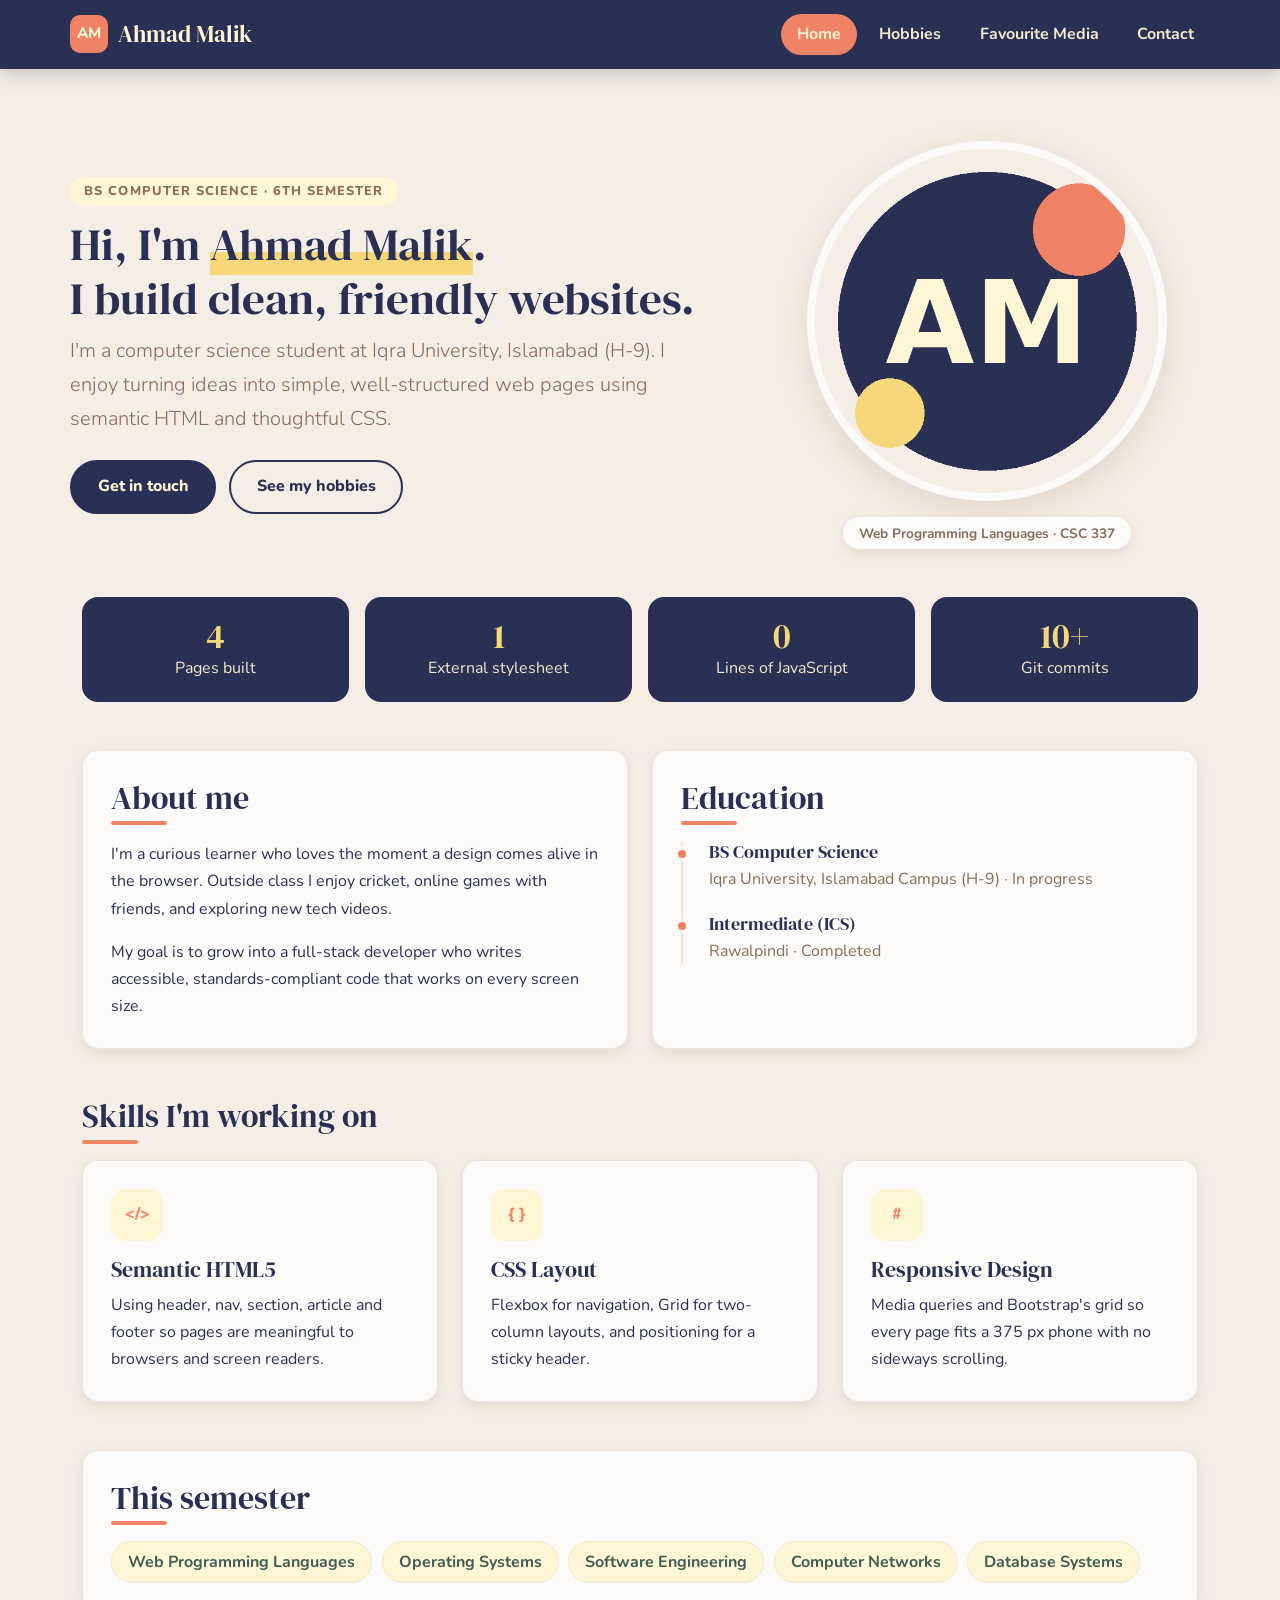
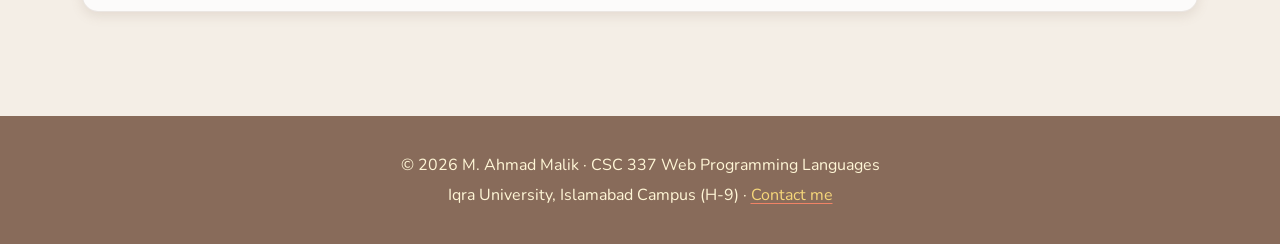
==== index.html @ 897e5be1 "Build home page with semantic layout, meta tags and favicon" ====
<!DOCTYPE html>
<html lang="en">
<head>
  <meta charset="UTF-8">
  <meta name="viewport" content="width=device-width, initial-scale=1">
  <meta name="description" content="Portfolio of M. Ahmad Malik, BS Computer Science student at Iqra University Islamabad – web development, projects and interests.">
  <meta name="keywords" content="portfolio, web development, HTML, CSS, Bootstrap, Iqra University, CSC 337">
  <meta name="author" content="M. Ahmad Malik">
  <meta name="theme-color" content="#2A3053">
  <title>Home | M. Ahmad Malik – Portfolio</title>
  <link rel="icon" href="images/favicon.svg" type="image/svg+xml">
  <link rel="alternate icon" href="images/favicon.png" type="image/png">
  <link rel="preconnect" href="https://fonts.googleapis.com">
  <link rel="preconnect" href="https://fonts.gstatic.com" crossorigin>
  <link href="https://fonts.googleapis.com/css2?family=DM+Serif+Display&amp;family=Nunito:wght@400;600;700;800&amp;display=swap" rel="stylesheet">
  <link rel="stylesheet" href="https://cdn.jsdelivr.net/npm/bootstrap@5.3.3/dist/css/bootstrap.min.css">
  <link rel="stylesheet" href="css/style.css">
</head>
<body>

  <header class="site-header">
    <div class="container header-inner">
      <a class="brand" href="index.html"><span class="brand-mark">AM</span> Ahmad Malik</a>
      <nav class="main-nav" aria-label="Main navigation">
        <ul>
          <li><a class="active" href="index.html" aria-current="page">Home</a></li>
          <li><a href="hobbies.html">Hobbies</a></li>
          <li><a href="media.html">Favourite Media</a></li>
          <li><a href="contact.html">Contact</a></li>
        </ul>
      </nav>
    </div>
  </header>

  <main>
    <!-- Hero -->
    <section class="container hero" aria-labelledby="hero-title">
      <div class="row align-items-center g-5">
        <div class="col-lg-7">
          <span class="eyebrow">BS Computer Science · 6th Semester</span>
          <h1 id="hero-title">Hi, I'm <span class="highlight">Ahmad Malik</span>.<br>I build clean, friendly websites.</h1>
          <p class="lead text-brown">I'm a computer science student at Iqra University, Islamabad (H-9). I enjoy turning ideas into
            simple, well-structured web pages using semantic HTML and thoughtful CSS.</p>
          <div class="hero-actions">
            <a class="btn-navy" href="contact.html">Get in touch</a>
            <a class="btn-coral" href="hobbies.html">See my hobbies</a>
          </div>
        </div>
        <div class="col-lg-5 text-center">
          <figure class="hero-figure">
            <img src="images/profile.png" alt="Ahmad Malik's profile avatar with the initials AM" width="600" height="600">
            <figcaption>Web Programming Languages · CSC 337</figcaption>
          </figure>
        </div>
      </div>
    </section>

    <!-- Quick facts -->
    <section class="container stats" aria-label="Quick facts">
      <div class="row g-3">
        <div class="col-6 col-md-3">
          <div class="stat"><strong>4</strong><span>Pages built</span></div>
        </div>
        <div class="col-6 col-md-3">
          <div class="stat"><strong>1</strong><span>External stylesheet</span></div>
        </div>
        <div class="col-6 col-md-3">
          <div class="stat"><strong>0</strong><span>Lines of JavaScript</span></div>
        </div>
        <div class="col-6 col-md-3">
          <div class="stat"><strong>10+</strong><span>Git commits</span></div>
        </div>
      </div>
    </section>

    <!-- About -->
    <section class="container section-block" aria-labelledby="about-title">
      <div class="row g-4">
        <article class="col-lg-6">
          <div class="panel">
            <h2 id="about-title" class="section-title">About me</h2>
            <p>I'm a curious learner who loves the moment a design comes alive in the browser. Outside class I enjoy cricket,
              online games with friends, and exploring new tech videos.</p>
            <p class="mb-0">My goal is to grow into a full-stack developer who writes accessible, standards-compliant code that
              works on every screen size.</p>
          </div>
        </article>
        <article class="col-lg-6">
          <div class="panel">
            <h2 class="section-title">Education</h2>
            <ul class="timeline">
              <li>
                <h3>BS Computer Science</h3>
                <p class="text-brown mb-0">Iqra University, Islamabad Campus (H-9) · In progress</p>
              </li>
              <li>
                <h3>Intermediate (ICS)</h3>
                <p class="text-brown mb-0">Rawalpindi · Completed</p>
              </li>
            </ul>
          </div>
        </article>
      </div>
    </section>

    <!-- Skills -->
    <section class="container section-block" aria-labelledby="skills-title">
      <h2 id="skills-title" class="section-title">Skills I'm working on</h2>
      <div class="row g-4">
        <article class="col-md-6 col-lg-4">
          <div class="panel skill-card">
            <span class="skill-icon">&lt;/&gt;</span>
            <h3>Semantic HTML5</h3>
            <p class="mb-0">Using header, nav, section, article and footer so pages are meaningful to browsers and screen readers.</p>
          </div>
        </article>
        <article class="col-md-6 col-lg-4">
          <div class="panel skill-card">
            <span class="skill-icon">{ }</span>
            <h3>CSS Layout</h3>
            <p class="mb-0">Flexbox for navigation, Grid for two-column layouts, and positioning for a sticky header.</p>
          </div>
        </article>
        <article class="col-md-6 col-lg-4">
          <div class="panel skill-card">
            <span class="skill-icon">#</span>
            <h3>Responsive Design</h3>
            <p class="mb-0">Media queries and Bootstrap's grid so every page fits a 375&nbsp;px phone with no sideways scrolling.</p>
          </div>
        </article>
      </div>
    </section>

    <!-- Current courses -->
    <section class="container section-block" aria-labelledby="courses-title">
      <div class="panel">
        <h2 id="courses-title" class="section-title">This semester</h2>
        <ul class="tag-list">
          <li>Web Programming Languages</li>
          <li>Operating Systems</li>
          <li>Software Engineering</li>
          <li>Computer Networks</li>
          <li>Database Systems</li>
        </ul>
      </div>
    </section>
  </main>

  <footer class="site-footer">
    <div class="container">
      <p>&copy; 2026 M. Ahmad Malik · CSC 337 Web Programming Languages</p>
      <p>Iqra University, Islamabad Campus (H-9) · <a href="contact.html">Contact me</a></p>
    </div>
  </footer>

</body>
</html>
---- css/style.css ----
/* =========================================================
   CSC 337 – Assignment 1 · Portfolio stylesheet
   One external stylesheet linked from every page.
   ========================================================= */

/* ---------- 1. Colour palette & design tokens ---------- */
:root {
  --navy: #2A3053;          /* title, text, buttons, selected nav */
  --coral: #F08366;         /* accents, focused field border */
  --cream: #F4EEE6;         /* page background */
  --off-white: #FCFBFA;     /* input fields, cards */
  --butter: #FFF6D6;        /* button text, selected nav text */
  --sand: #F2EACE;          /* unselected nav text */
  --brown: #886B5A;         /* labels, footer, shadows */
  --gold: #F6D77A;          /* soft glow on inputs */
  --green: #3F5E52;         /* secondary lines */
  --error: #D64545;         /* error states */

  --font-head: "DM Serif Display", Georgia, serif;
  --font-body: "Nunito", "Segoe UI", Arial, sans-serif;

  --radius: 16px;
  --radius-sm: 10px;
  --shadow: 0 10px 30px rgba(136, 107, 90, 0.18);
  --shadow-sm: 0 4px 12px rgba(136, 107, 90, 0.15);
  --space: 1.5rem;
}

/* ---------- 2. Base ---------- */
html {
  scroll-behavior: smooth;
}

body {
  margin: 0;
  background-color: var(--cream);
  color: var(--navy);
  font-family: var(--font-body);
  font-size: 1rem;
  line-height: 1.7;
  overflow-x: hidden;
}

h1,
h2,
h3,
h4 {
  font-family: var(--font-head);
  color: var(--navy);
  font-weight: 400;
  line-height: 1.2;
}

h1 {
  font-size: 2.8rem;
}

h2 {
  font-size: 2rem;
  margin-bottom: 1rem;
}

h3 {
  font-size: 1.4rem;
}

a {
  color: var(--navy);
  text-decoration-color: var(--coral);
  text-underline-offset: 3px;
}

a:hover {
  color: var(--coral);
}

img {
  max-width: 100%;
  height: auto;
}

main {
  padding: 2.5rem 0 3.5rem;
}

/* ---------- 3. Sticky header + Flexbox navigation ---------- */
.site-header {
  position: sticky;
  top: 0;
  z-index: 100;
  background-color: var(--navy);
  box-shadow: 0 4px 18px rgba(42, 48, 83, 0.25);
}

.header-inner {
  display: flex;
  align-items: center;
  justify-content: space-between;
  gap: 1rem;
  padding: 0.85rem 0;
}

.brand {
  display: flex;
  align-items: center;
  gap: 0.6rem;
  color: var(--butter);
  font-family: var(--font-head);
  font-size: 1.45rem;
  text-decoration: none;
}

.brand:hover {
  color: var(--gold);
}

.brand-mark {
  display: flex;
  align-items: center;
  justify-content: center;
  width: 38px;
  height: 38px;
  border-radius: 10px;
  background-color: var(--coral);
  color: var(--butter);
  font-family: var(--font-body);
  font-size: 0.95rem;
  font-weight: 800;
}

.main-nav ul {
  display: flex;
  flex-wrap: wrap;
  gap: 0.4rem;
  margin: 0;
  padding: 0;
  list-style: none;
}

.main-nav a {
  display: block;
  padding: 0.45rem 1rem;
  border-radius: 999px;
  color: var(--sand);
  font-weight: 700;
  text-decoration: none;
  transition: background-color 0.2s ease, color 0.2s ease;
}

.main-nav a:hover {
  background-color: rgba(242, 234, 206, 0.12);
  color: var(--butter);
}

.main-nav a.active {
  background-color: var(--coral);
  color: var(--butter);
}

/* ---------- 4. Page hero / banner ---------- */
.page-banner {
  padding: 3rem 0 2rem;
  text-align: center;
}

.page-banner p {
  max-width: 640px;
  margin: 0 auto;
  color: var(--brown);
  font-size: 1.1rem;
}

.eyebrow {
  display: inline-block;
  margin-bottom: 0.75rem;
  padding: 0.25rem 0.9rem;
  border-radius: 999px;
  background-color: var(--butter);
  color: var(--brown);
  font-size: 0.8rem;
  font-weight: 800;
  letter-spacing: 0.08em;
  text-transform: uppercase;
}

/* ---------- 5. Cards & sections ---------- */
.panel {
  height: 100%;
  padding: 1.75rem;
  border: 1px solid rgba(136, 107, 90, 0.15);
  border-radius: var(--radius);
  background-color: var(--off-white);
  box-shadow: var(--shadow-sm);
}

.panel h2,
.panel h3 {
  margin-top: 0;
}

.section-title {
  position: relative;
  padding-bottom: 0.5rem;
}

.section-title::after {
  content: "";
  position: absolute;
  left: 0;
  bottom: 0;
  width: 56px;
  height: 4px;
  border-radius: 4px;
  background-color: var(--coral);
}

.text-brown {
  color: var(--brown);
}

.text-green {
  color: var(--green);
}

/* ---------- 6. Buttons ---------- */
.btn-navy,
.btn-coral {
  display: inline-block;
  padding: 0.7rem 1.6rem;
  border: 2px solid var(--navy);
  border-radius: 999px;
  font-weight: 800;
  text-decoration: none;
  cursor: pointer;
  transition: transform 0.2s ease, box-shadow 0.2s ease;
}

.btn-navy {
  background-color: var(--navy);
  color: var(--butter);
}

.btn-coral {
  background-color: transparent;
  color: var(--navy);
}

.btn-navy:hover,
.btn-coral:hover {
  transform: translateY(-2px);
  box-shadow: var(--shadow-sm);
}

.btn-navy:hover {
  color: var(--gold);
}

.btn-coral:hover {
  border-color: var(--coral);
  background-color: var(--coral);
  color: var(--butter);
}

/* ---------- 7. Footer ---------- */
.site-footer {
  padding: 2rem 0;
  background-color: var(--brown);
  color: var(--butter);
  text-align: center;
}

.site-footer p {
  margin: 0.2rem 0;
}

.site-footer a {
  color: var(--gold);
}

.site-footer a:hover {
  color: var(--butter);
}

/* ---------- 8. Home page ---------- */
.hero {
  padding: 2rem 0 3rem;
}

.highlight {
  background-image: linear-gradient(transparent 62%, var(--gold) 62%);
}

.hero-actions {
  display: flex;
  flex-wrap: wrap;
  gap: 0.8rem;
  margin-top: 1.5rem;
}

.hero-figure {
  position: relative;
  max-width: 360px;
  margin: 0 auto;
}

.hero-figure img {
  border: 8px solid var(--off-white);
  border-radius: 50%;
  box-shadow: var(--shadow);
}

.hero-figure figcaption {
  display: inline-block;
  margin-top: 1rem;
  padding: 0.3rem 1rem;
  border-radius: 999px;
  background-color: var(--off-white);
  color: var(--brown);
  font-size: 0.85rem;
  font-weight: 700;
  box-shadow: var(--shadow-sm);
}

.stats {
  margin-bottom: 3rem;
}

.stat {
  display: flex;
  flex-direction: column;
  align-items: center;
  padding: 1.2rem 0.5rem;
  border-radius: var(--radius);
  background-color: var(--navy);
  color: var(--sand);
  text-align: center;
}

.stat strong {
  color: var(--gold);
  font-family: var(--font-head);
  font-size: 2.2rem;
  font-weight: 400;
  line-height: 1.1;
}

.section-block {
  margin-bottom: 3rem;
}

.timeline {
  margin: 0;
  padding: 0;
  list-style: none;
}

.timeline li {
  position: relative;
  padding: 0 0 1.2rem 1.6rem;
  border-left: 2px solid var(--sand);
}

.timeline li:last-child {
  padding-bottom: 0;
}

.timeline li::before {
  content: "";
  position: absolute;
  left: -8px;
  top: 6px;
  width: 14px;
  height: 14px;
  border: 3px solid var(--off-white);
  border-radius: 50%;
  background-color: var(--coral);
}

.timeline h3 {
  margin: 0 0 0.2rem;
  font-size: 1.15rem;
}

.skill-card {
  transition: transform 0.2s ease, box-shadow 0.2s ease;
}

.skill-card:hover {
  transform: translateY(-4px);
  box-shadow: var(--shadow);
}

.skill-icon {
  display: inline-flex;
  align-items: center;
  justify-content: center;
  width: 52px;
  height: 52px;
  margin-bottom: 1rem;
  border-radius: 14px;
  background-color: var(--butter);
  color: var(--coral);
  font-weight: 800;
}

.tag-list {
  display: flex;
  flex-wrap: wrap;
  gap: 0.6rem;
  margin: 0;
  padding: 0;
  list-style: none;
}

.tag-list li {
  padding: 0.4rem 1rem;
  border: 1px solid var(--sand);
  border-radius: 999px;
  background-color: var(--butter);
  color: var(--green);
  font-weight: 700;
}
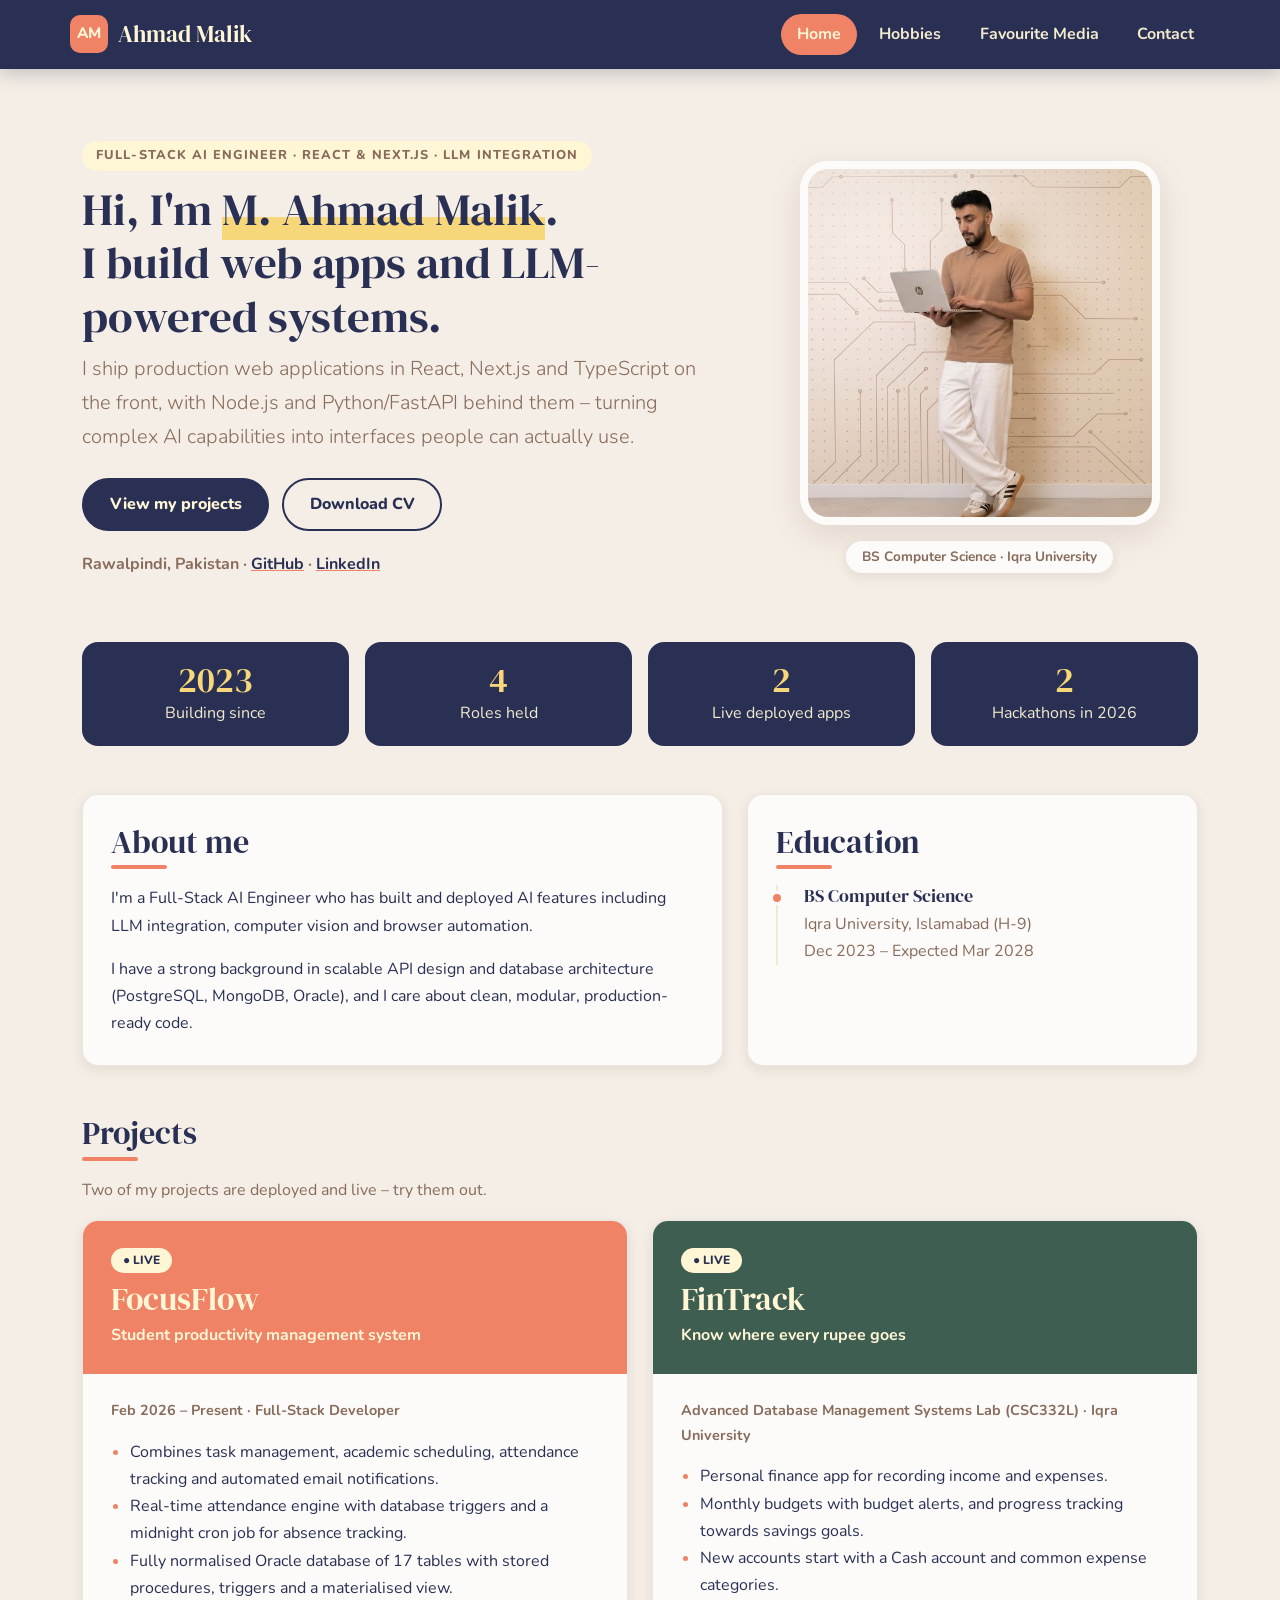
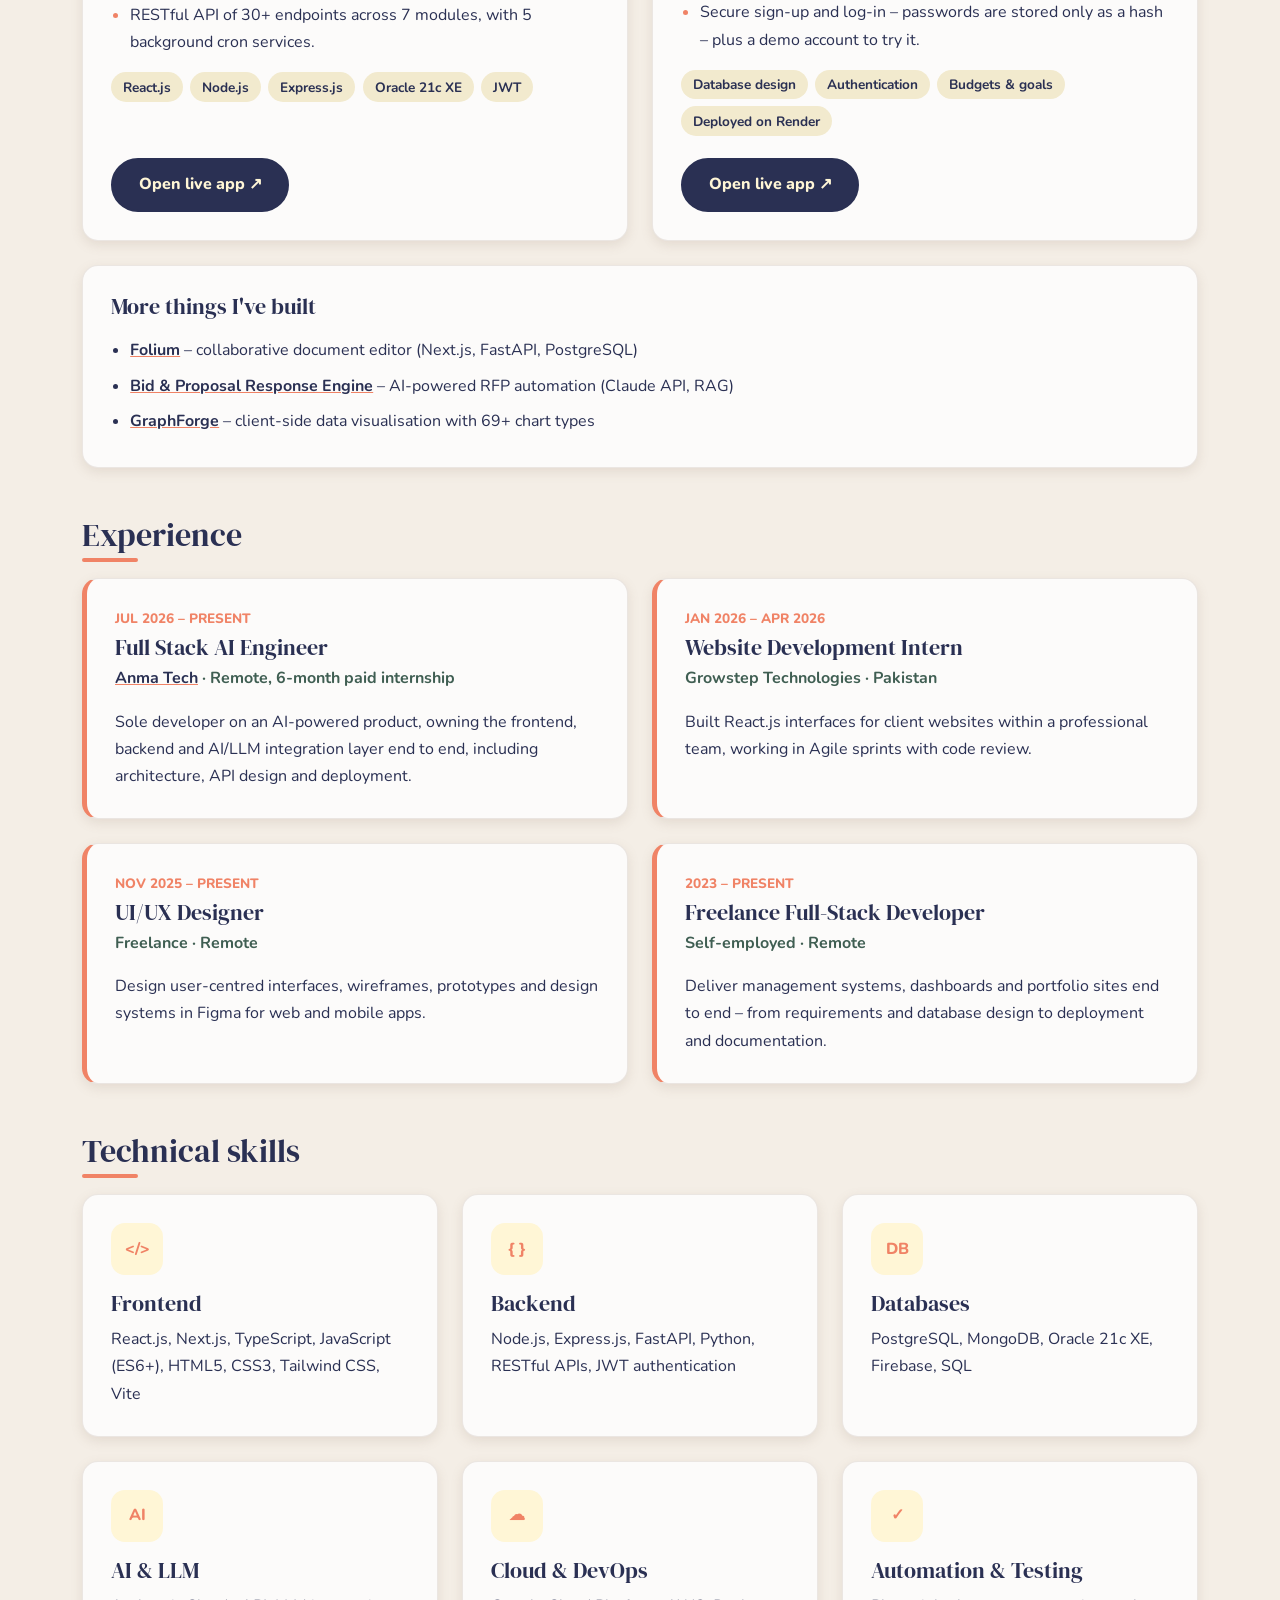
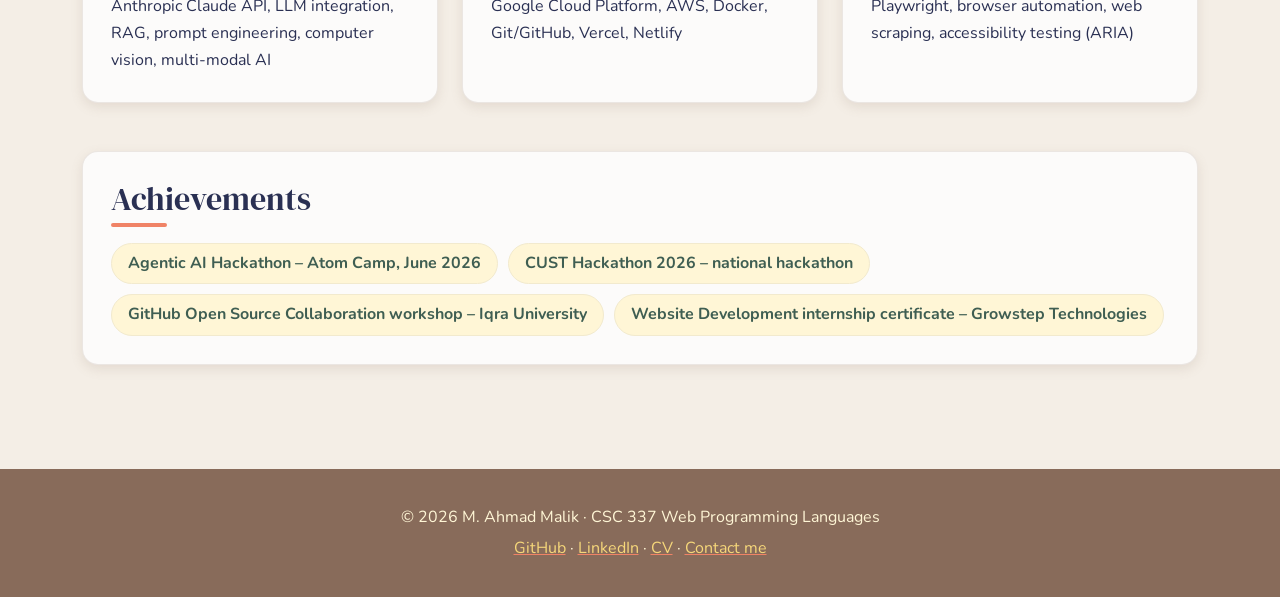
==== commit 29e66d1e: "Rewrite home page with real profile, experience, skills and projects" ====
--- a/index.html
+++ b/index.html
@@ -3,11 +3,11 @@
 <head>
   <meta charset="UTF-8">
   <meta name="viewport" content="width=device-width, initial-scale=1">
-  <meta name="description" content="Portfolio of M. Ahmad Malik, BS Computer Science student at Iqra University Islamabad – web development, projects and interests.">
-  <meta name="keywords" content="portfolio, web development, HTML, CSS, Bootstrap, Iqra University, CSC 337">
+  <meta name="description" content="Portfolio of M. Ahmad Malik, Full-Stack AI Engineer (React, Next.js, Node.js, FastAPI, LLM integration) and BS Computer Science student at Iqra University Islamabad.">
+  <meta name="keywords" content="M. Ahmad Malik, Full-Stack AI Engineer, React, Next.js, Node.js, FastAPI, LLM, portfolio, Iqra University">
   <meta name="author" content="M. Ahmad Malik">
   <meta name="theme-color" content="#2A3053">
-  <title>Home | M. Ahmad Malik – Portfolio</title>
+  <title>Home | M. Ahmad Malik – Full-Stack AI Engineer</title>
   <link rel="icon" href="images/favicon.svg" type="image/svg+xml">
   <link rel="alternate icon" href="images/favicon.png" type="image/png">
   <link rel="preconnect" href="https://fonts.googleapis.com">
@@ -35,112 +35,243 @@
   <main>
     <!-- Hero -->
     <section class="container hero" aria-labelledby="hero-title">
-      <div class="row align-items-center g-5">
+      <div class="row align-items-center g-4 gx-lg-5">
         <div class="col-lg-7">
-          <span class="eyebrow">BS Computer Science · 6th Semester</span>
-          <h1 id="hero-title">Hi, I'm <span class="highlight">Ahmad Malik</span>.<br>I build clean, friendly websites.</h1>
-          <p class="lead text-brown">I'm a computer science student at Iqra University, Islamabad (H-9). I enjoy turning ideas into
-            simple, well-structured web pages using semantic HTML and thoughtful CSS.</p>
+          <span class="eyebrow">Full-Stack AI Engineer · React &amp; Next.js · LLM Integration</span>
+          <h1 id="hero-title">Hi, I'm <span class="highlight">M. Ahmad Malik</span>.<br>I build web apps and LLM-powered systems.</h1>
+          <p class="lead text-brown">I ship production web applications in React, Next.js and TypeScript on the front, with
+            Node.js and Python/FastAPI behind them – turning complex AI capabilities into interfaces people can actually use.</p>
           <div class="hero-actions">
-            <a class="btn-navy" href="contact.html">Get in touch</a>
-            <a class="btn-coral" href="hobbies.html">See my hobbies</a>
-          </div>
+            <a class="btn-navy" href="#projects">View my projects</a>
+            <a class="btn-coral" href="files/m-ahmad-malik-resume.pdf" download>Download CV</a>
+          </div>
+          <p class="hero-meta">Rawalpindi, Pakistan ·
+            <a href="https://github.com/AHMADMALIK1376">GitHub</a> ·
+            <a href="https://www.linkedin.com/in/ahmadmalik1376/">LinkedIn</a></p>
         </div>
         <div class="col-lg-5 text-center">
           <figure class="hero-figure">
-            <img src="images/profile.png" alt="Ahmad Malik's profile avatar with the initials AM" width="600" height="600">
-            <figcaption>Web Programming Languages · CSC 337</figcaption>
+            <img src="images/ahmad-malik.jpg" alt="M. Ahmad Malik standing with a laptop in front of a circuit-pattern wall" width="589" height="595">
+            <figcaption>BS Computer Science · Iqra University</figcaption>
           </figure>
         </div>
       </div>
     </section>
 
     <!-- Quick facts -->
-    <section class="container stats" aria-label="Quick facts">
+    <section class="container stats" aria-labelledby="facts-title">
+      <h2 id="facts-title" class="visually-hidden">Quick facts</h2>
       <div class="row g-3">
         <div class="col-6 col-md-3">
-          <div class="stat"><strong>4</strong><span>Pages built</span></div>
-        </div>
-        <div class="col-6 col-md-3">
-          <div class="stat"><strong>1</strong><span>External stylesheet</span></div>
-        </div>
-        <div class="col-6 col-md-3">
-          <div class="stat"><strong>0</strong><span>Lines of JavaScript</span></div>
-        </div>
-        <div class="col-6 col-md-3">
-          <div class="stat"><strong>10+</strong><span>Git commits</span></div>
-        </div>
-      </div>
-    </section>
-
-    <!-- About -->
-    <section class="container section-block" aria-labelledby="about-title">
-      <div class="row g-4">
-        <article class="col-lg-6">
+          <div class="stat"><strong>2023</strong><span>Building since</span></div>
+        </div>
+        <div class="col-6 col-md-3">
+          <div class="stat"><strong>4</strong><span>Roles held</span></div>
+        </div>
+        <div class="col-6 col-md-3">
+          <div class="stat"><strong>2</strong><span>Live deployed apps</span></div>
+        </div>
+        <div class="col-6 col-md-3">
+          <div class="stat"><strong>2</strong><span>Hackathons in 2026</span></div>
+        </div>
+      </div>
+    </section>
+
+    <!-- About + education -->
+    <div class="container section-block">
+      <div class="row g-4">
+        <article class="col-lg-7">
           <div class="panel">
             <h2 id="about-title" class="section-title">About me</h2>
-            <p>I'm a curious learner who loves the moment a design comes alive in the browser. Outside class I enjoy cricket,
-              online games with friends, and exploring new tech videos.</p>
-            <p class="mb-0">My goal is to grow into a full-stack developer who writes accessible, standards-compliant code that
-              works on every screen size.</p>
-          </div>
-        </article>
-        <article class="col-lg-6">
+            <p>I'm a Full-Stack AI Engineer who has built and deployed AI features including LLM integration, computer vision
+              and browser automation.</p>
+            <p class="mb-0">I have a strong background in scalable API design and database architecture (PostgreSQL, MongoDB,
+              Oracle), and I care about clean, modular, production-ready code.</p>
+          </div>
+        </article>
+        <article class="col-lg-5">
           <div class="panel">
             <h2 class="section-title">Education</h2>
             <ul class="timeline">
               <li>
                 <h3>BS Computer Science</h3>
-                <p class="text-brown mb-0">Iqra University, Islamabad Campus (H-9) · In progress</p>
-              </li>
-              <li>
-                <h3>Intermediate (ICS)</h3>
-                <p class="text-brown mb-0">Rawalpindi · Completed</p>
+                <p class="text-brown mb-0">Iqra University, Islamabad (H-9)<br>Dec 2023 – Expected Mar 2028</p>
               </li>
             </ul>
           </div>
         </article>
       </div>
+    </div>
+
+    <!-- Projects -->
+    <section id="projects" class="container section-block" aria-labelledby="projects-title">
+      <h2 id="projects-title" class="section-title">Projects</h2>
+      <p class="text-brown">Two of my projects are deployed and live – try them out.</p>
+      <div class="row g-4">
+        <article class="col-lg-6">
+          <div class="project-card">
+            <div class="project-banner project-banner--coral">
+              <span class="project-status">● Live</span>
+              <h3>FocusFlow</h3>
+              <p>Student productivity management system</p>
+            </div>
+            <div class="project-body">
+              <p class="project-period">Feb 2026 – Present · Full-Stack Developer</p>
+              <ul class="project-points">
+                <li>Combines task management, academic scheduling, attendance tracking and automated email notifications.</li>
+                <li>Real-time attendance engine with database triggers and a midnight cron job for absence tracking.</li>
+                <li>Fully normalised Oracle database of 17 tables with stored procedures, triggers and a materialised view.</li>
+                <li>RESTful API of 30+ endpoints across 7 modules, with 5 background cron services.</li>
+              </ul>
+              <ul class="stack-list" aria-label="FocusFlow tech stack">
+                <li>React.js</li>
+                <li>Node.js</li>
+                <li>Express.js</li>
+                <li>Oracle 21c XE</li>
+                <li>JWT</li>
+              </ul>
+              <a class="btn-navy" href="https://focus-flow-two-pi.vercel.app/">Open live app ↗</a>
+            </div>
+          </div>
+        </article>
+        <article class="col-lg-6">
+          <div class="project-card">
+            <div class="project-banner project-banner--green">
+              <span class="project-status">● Live</span>
+              <h3>FinTrack</h3>
+              <p>Know where every rupee goes</p>
+            </div>
+            <div class="project-body">
+              <p class="project-period">Advanced Database Management Systems Lab (CSC332L) · Iqra University</p>
+              <ul class="project-points">
+                <li>Personal finance app for recording income and expenses.</li>
+                <li>Monthly budgets with budget alerts, and progress tracking towards savings goals.</li>
+                <li>New accounts start with a Cash account and common expense categories.</li>
+                <li>Secure sign-up and log-in – passwords are stored only as a hash – plus a demo account to try it.</li>
+              </ul>
+              <ul class="stack-list" aria-label="FinTrack highlights">
+                <li>Database design</li>
+                <li>Authentication</li>
+                <li>Budgets &amp; goals</li>
+                <li>Deployed on Render</li>
+              </ul>
+              <a class="btn-navy" href="https://fintrack-y4wq.onrender.com/index.html">Open live app ↗</a>
+            </div>
+          </div>
+        </article>
+      </div>
+
+      <div class="panel more-projects">
+        <h3>More things I've built</h3>
+        <ul class="mini-projects">
+          <li><a href="https://github.com/AHMADMALIK1376/Folium"><strong>Folium</strong></a> – collaborative document editor (Next.js, FastAPI, PostgreSQL)</li>
+          <li><a href="https://github.com/AHMADMALIK1376/bid-response-engine"><strong>Bid &amp; Proposal Response Engine</strong></a> – AI-powered RFP automation (Claude API, RAG)</li>
+          <li><a href="https://github.com/AHMADMALIK1376/graphforge"><strong>GraphForge</strong></a> – client-side data visualisation with 69+ chart types</li>
+        </ul>
+      </div>
+    </section>
+
+    <!-- Experience -->
+    <section class="container section-block" aria-labelledby="experience-title">
+      <h2 id="experience-title" class="section-title">Experience</h2>
+      <div class="row g-4">
+        <article class="col-md-6">
+          <div class="panel job-card">
+            <p class="job-period">Jul 2026 – Present</p>
+            <h3>Full Stack AI Engineer</h3>
+            <p class="job-company"><a href="https://anmapk.com">Anma Tech</a> · Remote, 6-month paid internship</p>
+            <p class="mb-0">Sole developer on an AI-powered product, owning the frontend, backend and AI/LLM integration layer
+              end to end, including architecture, API design and deployment.</p>
+          </div>
+        </article>
+        <article class="col-md-6">
+          <div class="panel job-card">
+            <p class="job-period">Jan 2026 – Apr 2026</p>
+            <h3>Website Development Intern</h3>
+            <p class="job-company">Growstep Technologies · Pakistan</p>
+            <p class="mb-0">Built React.js interfaces for client websites within a professional team, working in Agile sprints
+              with code review.</p>
+          </div>
+        </article>
+        <article class="col-md-6">
+          <div class="panel job-card">
+            <p class="job-period">Nov 2025 – Present</p>
+            <h3>UI/UX Designer</h3>
+            <p class="job-company">Freelance · Remote</p>
+            <p class="mb-0">Design user-centred interfaces, wireframes, prototypes and design systems in Figma for web and mobile
+              apps.</p>
+          </div>
+        </article>
+        <article class="col-md-6">
+          <div class="panel job-card">
+            <p class="job-period">2023 – Present</p>
+            <h3>Freelance Full-Stack Developer</h3>
+            <p class="job-company">Self-employed · Remote</p>
+            <p class="mb-0">Deliver management systems, dashboards and portfolio sites end to end – from requirements and database
+              design to deployment and documentation.</p>
+          </div>
+        </article>
+      </div>
     </section>
 
     <!-- Skills -->
     <section class="container section-block" aria-labelledby="skills-title">
-      <h2 id="skills-title" class="section-title">Skills I'm working on</h2>
+      <h2 id="skills-title" class="section-title">Technical skills</h2>
       <div class="row g-4">
         <article class="col-md-6 col-lg-4">
           <div class="panel skill-card">
             <span class="skill-icon">&lt;/&gt;</span>
-            <h3>Semantic HTML5</h3>
-            <p class="mb-0">Using header, nav, section, article and footer so pages are meaningful to browsers and screen readers.</p>
+            <h3>Frontend</h3>
+            <p class="mb-0">React.js, Next.js, TypeScript, JavaScript (ES6+), HTML5, CSS3, Tailwind CSS, Vite</p>
           </div>
         </article>
         <article class="col-md-6 col-lg-4">
           <div class="panel skill-card">
             <span class="skill-icon">{ }</span>
-            <h3>CSS Layout</h3>
-            <p class="mb-0">Flexbox for navigation, Grid for two-column layouts, and positioning for a sticky header.</p>
-          </div>
-        </article>
-        <article class="col-md-6 col-lg-4">
-          <div class="panel skill-card">
-            <span class="skill-icon">#</span>
-            <h3>Responsive Design</h3>
-            <p class="mb-0">Media queries and Bootstrap's grid so every page fits a 375&nbsp;px phone with no sideways scrolling.</p>
-          </div>
-        </article>
-      </div>
-    </section>
-
-    <!-- Current courses -->
-    <section class="container section-block" aria-labelledby="courses-title">
+            <h3>Backend</h3>
+            <p class="mb-0">Node.js, Express.js, FastAPI, Python, RESTful APIs, JWT authentication</p>
+          </div>
+        </article>
+        <article class="col-md-6 col-lg-4">
+          <div class="panel skill-card">
+            <span class="skill-icon">DB</span>
+            <h3>Databases</h3>
+            <p class="mb-0">PostgreSQL, MongoDB, Oracle 21c XE, Firebase, SQL</p>
+          </div>
+        </article>
+        <article class="col-md-6 col-lg-4">
+          <div class="panel skill-card">
+            <span class="skill-icon">AI</span>
+            <h3>AI &amp; LLM</h3>
+            <p class="mb-0">Anthropic Claude API, LLM integration, RAG, prompt engineering, computer vision, multi-modal AI</p>
+          </div>
+        </article>
+        <article class="col-md-6 col-lg-4">
+          <div class="panel skill-card">
+            <span class="skill-icon">☁</span>
+            <h3>Cloud &amp; DevOps</h3>
+            <p class="mb-0">Google Cloud Platform, AWS, Docker, Git/GitHub, Vercel, Netlify</p>
+          </div>
+        </article>
+        <article class="col-md-6 col-lg-4">
+          <div class="panel skill-card">
+            <span class="skill-icon">✓</span>
+            <h3>Automation &amp; Testing</h3>
+            <p class="mb-0">Playwright, browser automation, web scraping, accessibility testing (ARIA)</p>
+          </div>
+        </article>
+      </div>
+    </section>
+
+    <!-- Achievements -->
+    <section class="container section-block" aria-labelledby="achievements-title">
       <div class="panel">
-        <h2 id="courses-title" class="section-title">This semester</h2>
+        <h2 id="achievements-title" class="section-title">Achievements</h2>
         <ul class="tag-list">
-          <li>Web Programming Languages</li>
-          <li>Operating Systems</li>
-          <li>Software Engineering</li>
-          <li>Computer Networks</li>
-          <li>Database Systems</li>
+          <li>Agentic AI Hackathon – Atom Camp, June 2026</li>
+          <li>CUST Hackathon 2026 – national hackathon</li>
+          <li>GitHub Open Source Collaboration workshop – Iqra University</li>
+          <li>Website Development internship certificate – Growstep Technologies</li>
         </ul>
       </div>
     </section>
@@ -149,7 +280,8 @@
   <footer class="site-footer">
     <div class="container">
       <p>&copy; 2026 M. Ahmad Malik · CSC 337 Web Programming Languages</p>
-      <p>Iqra University, Islamabad Campus (H-9) · <a href="contact.html">Contact me</a></p>
+      <p><a href="https://github.com/AHMADMALIK1376">GitHub</a> · <a href="https://www.linkedin.com/in/ahmadmalik1376/">LinkedIn</a> ·
+        <a href="files/m-ahmad-malik-resume.pdf">CV</a> · <a href="contact.html">Contact me</a></p>
     </div>
   </footer>
 
--- a/css/style.css
+++ b/css/style.css
@@ -27,6 +27,12 @@
 }
 
 /* ---------- 2. Base ---------- */
+*,
+*::before,
+*::after {
+  box-sizing: border-box;
+}
+
 html {
   scroll-behavior: smooth;
 }
@@ -67,7 +73,6 @@
 a {
   color: var(--navy);
   text-decoration-color: var(--coral);
-  text-underline-offset: 3px;
 }
 
 a:hover {
@@ -159,7 +164,8 @@
 
 /* ---------- 4. Page hero / banner ---------- */
 .page-banner {
-  padding: 3rem 0 2rem;
+  padding-top: 3rem;
+  padding-bottom: 2rem;
   text-align: center;
 }
 
@@ -283,7 +289,8 @@
 
 /* ---------- 8. Home page ---------- */
 .hero {
-  padding: 2rem 0 3rem;
+  padding-top: 2rem;
+  padding-bottom: 3rem;
 }
 
 .highlight {
@@ -305,8 +312,14 @@
 
 .hero-figure img {
   border: 8px solid var(--off-white);
-  border-radius: 50%;
+  border-radius: 28px;
   box-shadow: var(--shadow);
+}
+
+.hero-meta {
+  margin-top: 1.2rem;
+  color: var(--brown);
+  font-weight: 700;
 }
 
 .hero-figure figcaption {
@@ -420,3 +433,618 @@
   color: var(--green);
   font-weight: 700;
 }
+
+/* ---------- 8b. Projects & experience ---------- */
+.project-card {
+  display: flex;
+  flex-direction: column;
+  height: 100%;
+  overflow: hidden;
+  border: 1px solid rgba(136, 107, 90, 0.15);
+  border-radius: var(--radius);
+  background-color: var(--off-white);
+  box-shadow: var(--shadow-sm);
+  transition: transform 0.2s ease, box-shadow 0.2s ease;
+}
+
+.project-card:hover {
+  transform: translateY(-4px);
+  box-shadow: var(--shadow);
+}
+
+.project-banner {
+  position: relative;
+  padding: 1.6rem 1.75rem;
+  color: var(--butter);
+}
+
+.project-banner--coral {
+  background-color: var(--coral);
+}
+
+.project-banner--green {
+  background-color: var(--green);
+}
+
+.project-banner h3 {
+  margin: 0.4rem 0 0.2rem;
+  color: var(--butter);
+  font-size: 2rem;
+}
+
+.project-banner p {
+  margin: 0;
+  font-weight: 700;
+}
+
+.project-status {
+  display: inline-block;
+  padding: 0.15rem 0.75rem;
+  border-radius: 999px;
+  background-color: var(--butter);
+  color: var(--navy);
+  font-size: 0.75rem;
+  font-weight: 800;
+  text-transform: uppercase;
+}
+
+.project-body {
+  display: flex;
+  flex: 1;
+  flex-direction: column;
+  align-items: flex-start;
+  padding: 1.5rem 1.75rem 1.75rem;
+}
+
+.project-period {
+  color: var(--brown);
+  font-size: 0.9rem;
+  font-weight: 700;
+}
+
+.project-points {
+  padding-left: 1.2rem;
+}
+
+.project-points li::marker {
+  color: var(--coral);
+}
+
+.stack-list {
+  display: flex;
+  flex-wrap: wrap;
+  gap: 0.45rem;
+  margin: 0 0 1.4rem;
+  padding: 0;
+  list-style: none;
+}
+
+.stack-list li {
+  padding: 0.2rem 0.75rem;
+  border-radius: 999px;
+  background-color: var(--sand);
+  color: var(--navy);
+  font-size: 0.85rem;
+  font-weight: 700;
+}
+
+.project-body .btn-navy {
+  margin-top: auto;
+}
+
+.more-projects {
+  margin-top: 1.5rem;
+}
+
+.more-projects h3 {
+  margin-bottom: 0.8rem;
+}
+
+.mini-projects {
+  margin: 0;
+  padding-left: 1.2rem;
+}
+
+.mini-projects li {
+  padding: 0.25rem 0;
+}
+
+.job-card {
+  border-left: 5px solid var(--coral);
+}
+
+.job-card h3 {
+  margin: 0 0 0.2rem;
+}
+
+.job-period {
+  margin-bottom: 0.3rem;
+  color: var(--coral);
+  font-size: 0.85rem;
+  font-weight: 800;
+  text-transform: uppercase;
+}
+
+.job-company {
+  color: var(--green);
+  font-weight: 700;
+}
+
+/* ---------- 9. Hobbies page: lists & game cards ---------- */
+.styled-list {
+  margin: 0;
+  padding-left: 1.4rem;
+}
+
+.styled-list li {
+  padding: 0.35rem 0;
+  border-bottom: 1px dashed var(--sand);
+}
+
+.styled-list li:last-child {
+  border-bottom: none;
+}
+
+ol.styled-list li::marker {
+  color: var(--coral);
+  font-weight: 800;
+}
+
+ul.styled-list li::marker {
+  color: var(--green);
+}
+
+.game-card h2 {
+  margin-top: 0.6rem;
+}
+
+.game-tag {
+  display: inline-block;
+  padding: 0.25rem 0.85rem;
+  border-radius: 999px;
+  font-size: 0.8rem;
+  font-weight: 800;
+  letter-spacing: 0.05em;
+  text-transform: uppercase;
+}
+
+.game-tag--online {
+  background-color: var(--navy);
+  color: var(--butter);
+}
+
+.game-tag--physical {
+  background-color: var(--green);
+  color: var(--butter);
+}
+
+/* ---------- 10. Styled tables (borders, backgrounds, hover) ---------- */
+.table-wrap {
+  border: 2px solid var(--navy);
+  border-radius: var(--radius-sm);
+  overflow: hidden;
+}
+
+.styled-table {
+  width: 100%;
+  border-collapse: collapse;
+  background-color: var(--off-white);
+}
+
+.styled-table caption {
+  caption-side: top;
+  padding: 0.7rem 1rem;
+  background-color: var(--butter);
+  color: var(--brown);
+  font-weight: 700;
+  text-align: left;
+}
+
+.styled-table th,
+.styled-table td {
+  padding: 0.75rem 1rem;
+  border: 1px solid var(--sand);
+  text-align: left;
+}
+
+.styled-table thead th {
+  border-color: var(--navy);
+  background-color: var(--navy);
+  color: var(--butter);
+  font-weight: 800;
+}
+
+.styled-table tbody th {
+  background-color: var(--butter);
+  color: var(--green);
+}
+
+.styled-table tbody tr:nth-child(even) td {
+  background-color: var(--cream);
+}
+
+.styled-table tbody tr {
+  transition: background-color 0.2s ease;
+}
+
+.styled-table tbody tr:hover td,
+.styled-table tbody tr:hover th {
+  background-color: var(--gold);
+  color: var(--navy);
+}
+
+/* ---------- 11. Favourite Media: CSS Grid two-column layout ---------- */
+.media-grid {
+  display: grid;
+  grid-template-columns: 1fr 1.25fr;
+  gap: 2rem;
+  align-items: start;
+  margin-bottom: 3rem;
+}
+
+.media-col {
+  display: grid;
+  gap: 1.5rem;
+  min-width: 0;
+}
+
+.media-col h2 {
+  margin: 0;
+}
+
+/* social media post cards */
+.post {
+  padding: 1.2rem;
+  border: 1px solid rgba(136, 107, 90, 0.15);
+  border-radius: var(--radius);
+  background-color: var(--off-white);
+  box-shadow: var(--shadow-sm);
+}
+
+.post-head {
+  display: flex;
+  align-items: center;
+  gap: 0.75rem;
+  margin-bottom: 0.75rem;
+}
+
+.post-name {
+  margin: 0;
+  font-family: var(--font-body);
+  font-size: 1rem;
+  font-weight: 800;
+  line-height: 1.2;
+}
+
+.post-meta {
+  color: var(--brown);
+  font-size: 0.85rem;
+}
+
+.post-avatar {
+  display: flex;
+  flex-shrink: 0;
+  align-items: center;
+  justify-content: center;
+  width: 44px;
+  height: 44px;
+  border-radius: 50%;
+  background-color: var(--navy);
+  color: var(--butter);
+  font-size: 0.85rem;
+  font-weight: 800;
+}
+
+.post-avatar--coral {
+  background-color: var(--coral);
+}
+
+.post-avatar--green {
+  background-color: var(--green);
+}
+
+.post img {
+  display: block;
+  width: 100%;
+  border-radius: var(--radius-sm);
+}
+
+.post code {
+  padding: 0.1rem 0.4rem;
+  border-radius: 6px;
+  background-color: var(--butter);
+  color: var(--coral);
+}
+
+.post-foot {
+  margin-top: 0.75rem;
+  padding-top: 0.6rem;
+  border-top: 1px solid var(--sand);
+  color: var(--brown);
+  font-size: 0.9rem;
+}
+
+/* video cards */
+.video-card {
+  padding: 1rem;
+  border-radius: var(--radius);
+  background-color: var(--off-white);
+  box-shadow: var(--shadow-sm);
+}
+
+.video-frame {
+  position: relative;
+  height: 0;
+  padding-bottom: 56.25%; /* 16:9 */
+  overflow: hidden;
+  border-radius: var(--radius-sm);
+  background-color: var(--navy);
+}
+
+.video-frame iframe {
+  position: absolute;
+  top: 0;
+  left: 0;
+  width: 100%;
+  height: 100%;
+  border: 0;
+}
+
+.video-card h3 {
+  margin: 0.9rem 0 0.3rem;
+  font-size: 1.2rem;
+}
+
+.video-card p {
+  margin: 0;
+  color: var(--brown);
+}
+
+/* pictures */
+.photo-card {
+  height: 100%;
+  margin: 0;
+  overflow: hidden;
+  border-radius: var(--radius);
+  background-color: var(--off-white);
+  box-shadow: var(--shadow-sm);
+}
+
+.photo-card img {
+  display: block;
+  width: 100%;
+  height: auto;
+  object-fit: cover;
+}
+
+.photo-card figcaption {
+  padding: 1rem 1.2rem;
+  color: var(--brown);
+}
+
+.badge-local,
+.badge-online {
+  display: inline-block;
+  margin-right: 0.4rem;
+  padding: 0.15rem 0.7rem;
+  border-radius: 999px;
+  color: var(--butter);
+  font-size: 0.75rem;
+  font-weight: 800;
+  text-transform: uppercase;
+}
+
+.badge-local {
+  background-color: var(--green);
+}
+
+.badge-online {
+  background-color: var(--coral);
+}
+
+/* ---------- 12. Contact page ---------- */
+.contact-list {
+  margin: 0;
+}
+
+.contact-list div {
+  display: flex;
+  flex-wrap: wrap;
+  justify-content: space-between;
+  gap: 0.25rem 1rem;
+  padding: 0.7rem 0;
+  border-bottom: 1px dashed var(--sand);
+}
+
+.contact-list div:last-child {
+  border-bottom: none;
+}
+
+.contact-list dt {
+  color: var(--brown);
+  font-weight: 700;
+}
+
+.contact-list dd {
+  margin: 0;
+  font-weight: 600;
+  overflow-wrap: anywhere;
+}
+
+.map-frame {
+  position: relative;
+  height: 0;
+  padding-bottom: 62.5%; /* 16:10 */
+  overflow: hidden;
+  border: 2px solid var(--navy);
+  border-radius: var(--radius-sm);
+}
+
+.map-frame iframe {
+  position: absolute;
+  top: 0;
+  left: 0;
+  width: 100%;
+  height: 100%;
+  border: 0;
+}
+
+/* ---------- 13. Styled form fields ---------- */
+.contact-form {
+  display: grid;
+  gap: 1.2rem;
+}
+
+.form-row {
+  display: grid;
+  grid-template-columns: 1fr 1fr;
+  gap: 1.2rem;
+}
+
+.field {
+  display: flex;
+  flex-direction: column;
+  gap: 0.4rem;
+}
+
+.field label {
+  color: var(--brown);
+  font-weight: 800;
+}
+
+.req {
+  color: var(--brown);
+}
+
+.field input,
+.field textarea {
+  width: 100%;
+  padding: 0.8rem 1rem;
+  border: 2px solid var(--sand);
+  border-radius: var(--radius-sm);
+  background-color: var(--off-white);
+  color: var(--navy);
+  font-family: var(--font-body);
+  font-size: 1rem;
+  transition: border-color 0.2s ease, box-shadow 0.2s ease;
+}
+
+.field textarea {
+  resize: vertical;
+}
+
+.field input::placeholder,
+.field textarea::placeholder {
+  color: var(--brown);
+  opacity: 0.6;
+}
+
+.field input:focus,
+.field textarea:focus {
+  border-color: var(--coral);
+  outline: none;
+  box-shadow: 0 0 0 4px var(--gold);
+}
+
+/* error state: only after the user has typed something invalid */
+.field input:not(:placeholder-shown):invalid {
+  border-color: var(--error);
+}
+
+.field-error {
+  display: none;
+  color: var(--error);
+  font-size: 0.85rem;
+  font-weight: 700;
+}
+
+.field input:not(:placeholder-shown):invalid + .field-error {
+  display: block;
+}
+
+.form-actions {
+  display: flex;
+  flex-wrap: wrap;
+  gap: 0.8rem;
+}
+
+/* ---------- 14. Responsive design (media queries) ---------- */
+@media (max-width: 991px) {
+  .media-grid {
+    grid-template-columns: 1fr;
+  }
+}
+
+@media (max-width: 768px) {
+  .header-inner {
+    flex-direction: column;
+    gap: 0.6rem;
+  }
+
+  .main-nav ul {
+    justify-content: center;
+  }
+
+  h1 {
+    font-size: 2.2rem;
+  }
+
+  .form-row {
+    grid-template-columns: 1fr;
+  }
+}
+
+/* small phones – no horizontal scrolling at 375 px */
+@media (max-width: 480px) {
+  body {
+    font-size: 0.95rem;
+  }
+
+  h1 {
+    font-size: 1.85rem;
+  }
+
+  h2 {
+    font-size: 1.55rem;
+  }
+
+  main {
+    padding-top: 1.5rem;
+  }
+
+  .main-nav a {
+    padding: 0.35rem 0.7rem;
+    font-size: 0.85rem;
+  }
+
+  .page-banner {
+    padding-top: 1.5rem;
+    padding-bottom: 1rem;
+  }
+
+  .panel {
+    padding: 1.2rem;
+  }
+
+  .stat strong {
+    font-size: 1.7rem;
+  }
+
+  .styled-table {
+    font-size: 0.8rem;
+  }
+
+  .styled-table th,
+  .styled-table td {
+    padding: 0.5rem 0.45rem;
+  }
+
+  .styled-table caption {
+    padding: 0.5rem 0.6rem;
+  }
+
+  .hero-actions a {
+    flex: 1 1 100%;
+    text-align: center;
+  }
+}
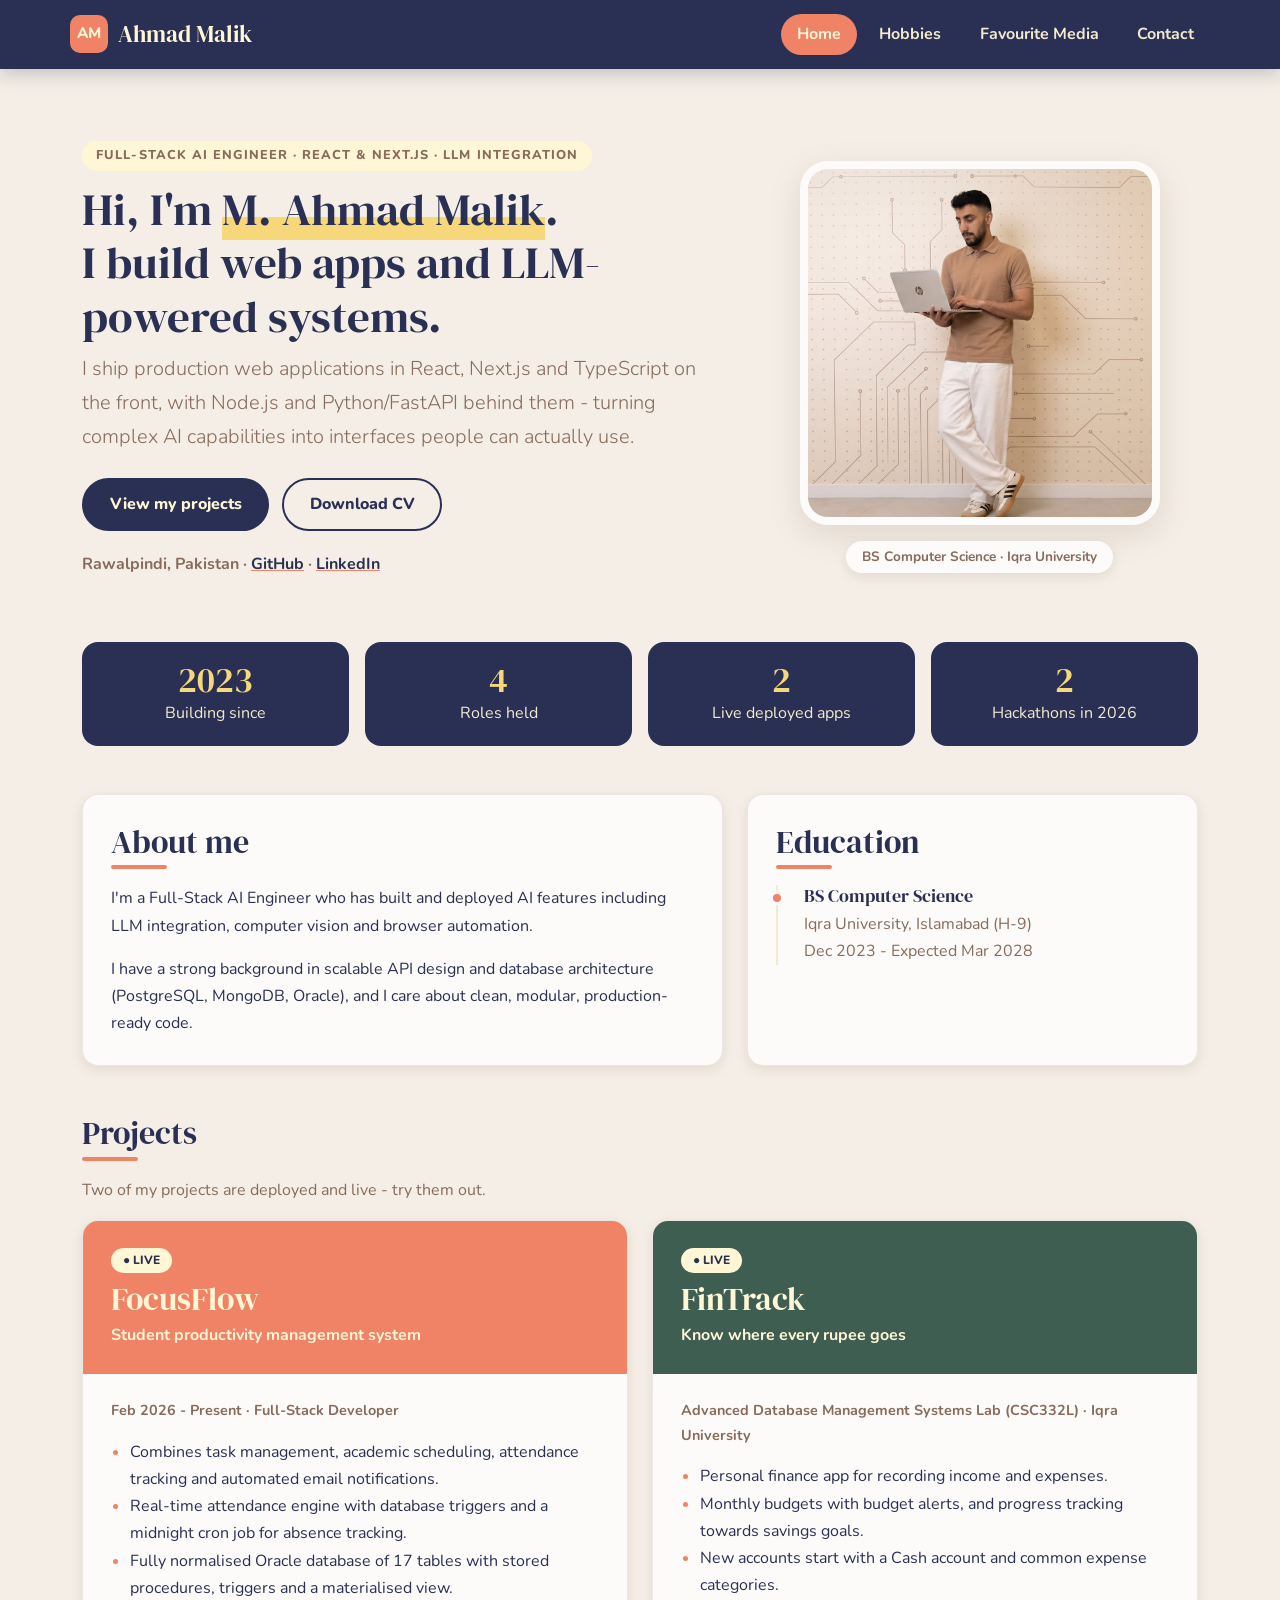
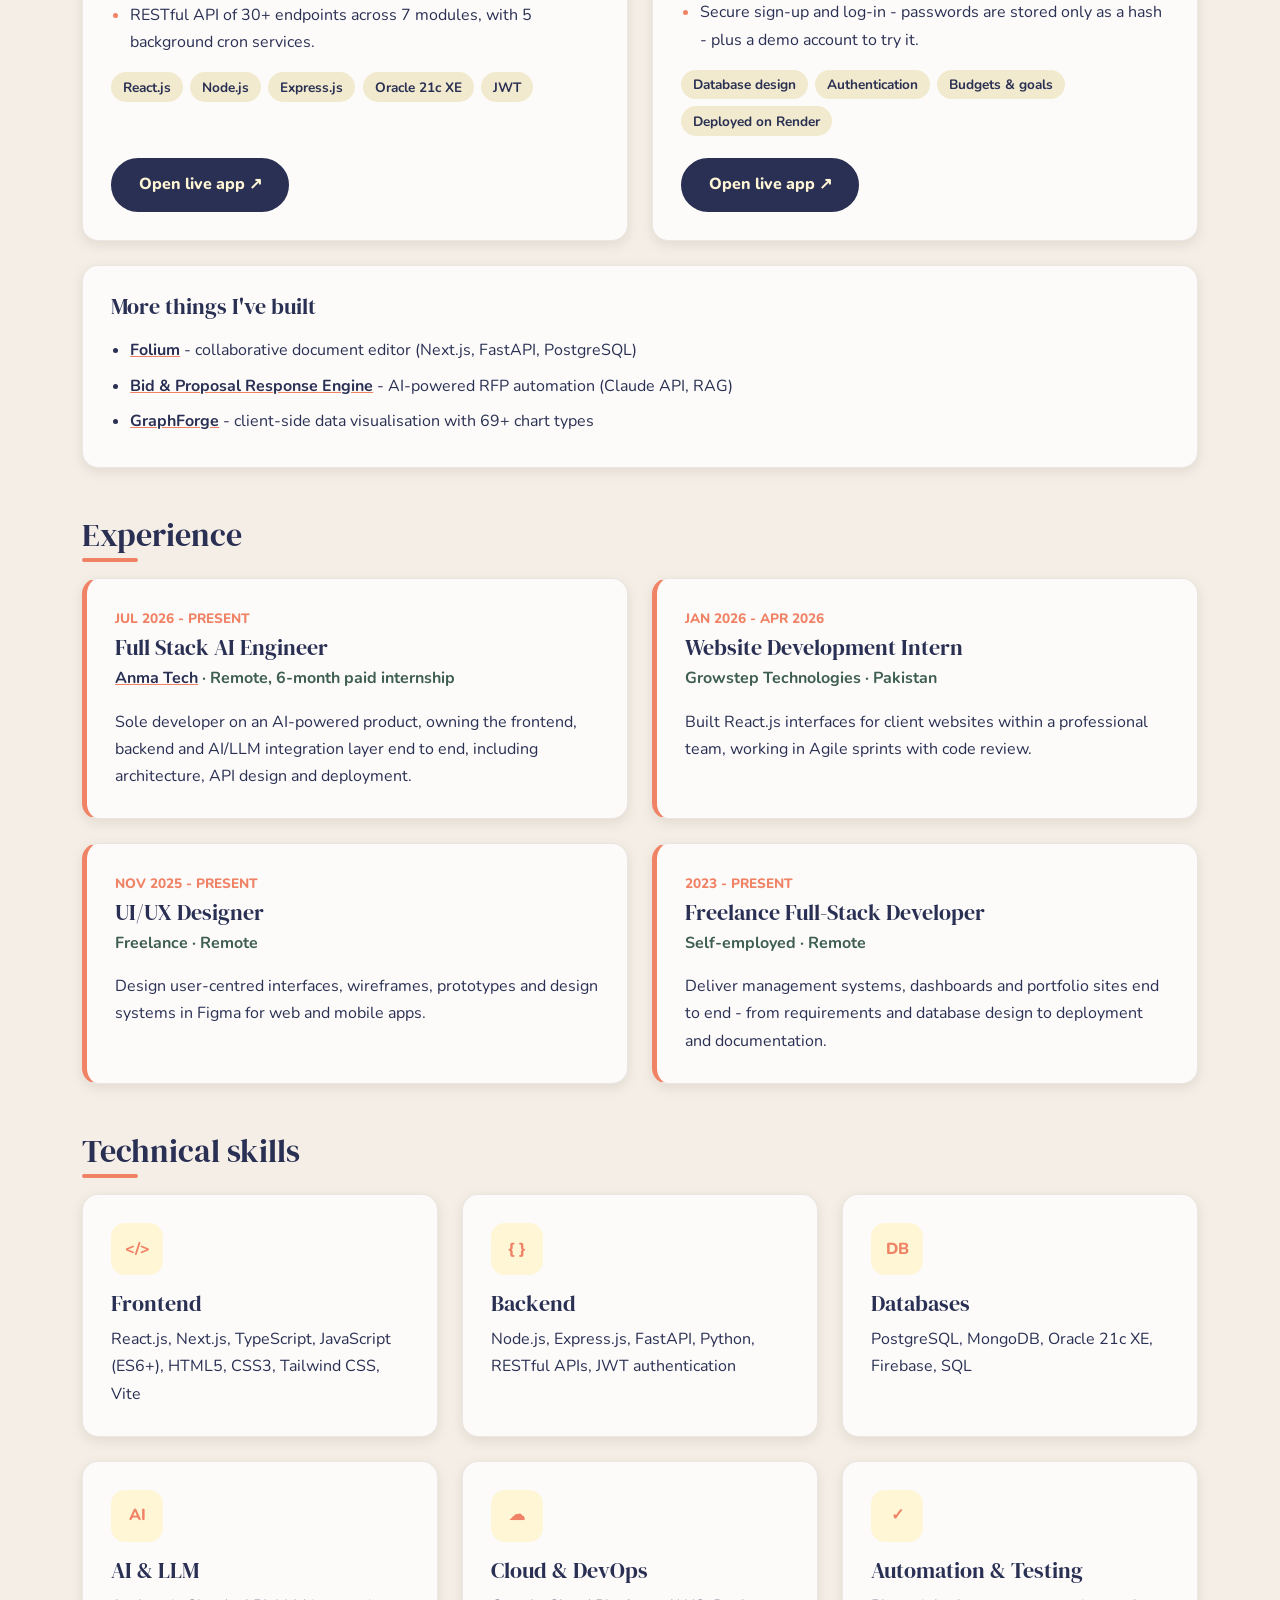
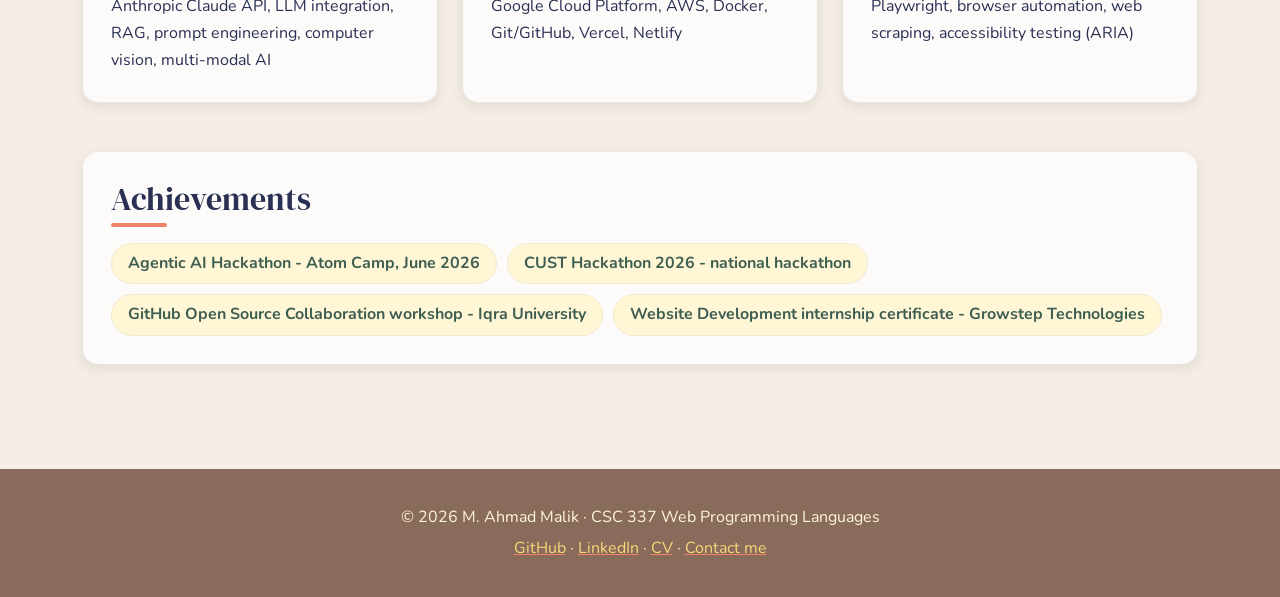
==== commit 9779ba2f: "Remove comments and clean up markup across all pages and stylesheet" ====
--- a/index.html
+++ b/index.html
@@ -7,7 +7,7 @@
   <meta name="keywords" content="M. Ahmad Malik, Full-Stack AI Engineer, React, Next.js, Node.js, FastAPI, LLM, portfolio, Iqra University">
   <meta name="author" content="M. Ahmad Malik">
   <meta name="theme-color" content="#2A3053">
-  <title>Home | M. Ahmad Malik – Full-Stack AI Engineer</title>
+  <title>Home | M. Ahmad Malik - Full-Stack AI Engineer</title>
   <link rel="icon" href="images/favicon.svg" type="image/svg+xml">
   <link rel="alternate icon" href="images/favicon.png" type="image/png">
   <link rel="preconnect" href="https://fonts.googleapis.com">
@@ -21,9 +21,9 @@
   <header class="site-header">
     <div class="container header-inner">
       <a class="brand" href="index.html"><span class="brand-mark">AM</span> Ahmad Malik</a>
-      <nav class="main-nav" aria-label="Main navigation">
+      <nav class="main-nav">
         <ul>
-          <li><a class="active" href="index.html" aria-current="page">Home</a></li>
+          <li><a class="active" href="index.html">Home</a></li>
           <li><a href="hobbies.html">Hobbies</a></li>
           <li><a href="media.html">Favourite Media</a></li>
           <li><a href="contact.html">Contact</a></li>
@@ -33,14 +33,13 @@
   </header>
 
   <main>
-    <!-- Hero -->
-    <section class="container hero" aria-labelledby="hero-title">
+    <section class="container hero">
       <div class="row align-items-center g-4 gx-lg-5">
         <div class="col-lg-7">
           <span class="eyebrow">Full-Stack AI Engineer · React &amp; Next.js · LLM Integration</span>
           <h1 id="hero-title">Hi, I'm <span class="highlight">M. Ahmad Malik</span>.<br>I build web apps and LLM-powered systems.</h1>
           <p class="lead text-brown">I ship production web applications in React, Next.js and TypeScript on the front, with
-            Node.js and Python/FastAPI behind them – turning complex AI capabilities into interfaces people can actually use.</p>
+            Node.js and Python/FastAPI behind them - turning complex AI capabilities into interfaces people can actually use.</p>
           <div class="hero-actions">
             <a class="btn-navy" href="#projects">View my projects</a>
             <a class="btn-coral" href="files/m-ahmad-malik-resume.pdf" download>Download CV</a>
@@ -58,8 +57,7 @@
       </div>
     </section>
 
-    <!-- Quick facts -->
-    <section class="container stats" aria-labelledby="facts-title">
+    <section class="container stats">
       <h2 id="facts-title" class="visually-hidden">Quick facts</h2>
       <div class="row g-3">
         <div class="col-6 col-md-3">
@@ -77,7 +75,6 @@
       </div>
     </section>
 
-    <!-- About + education -->
     <div class="container section-block">
       <div class="row g-4">
         <article class="col-lg-7">
@@ -95,7 +92,7 @@
             <ul class="timeline">
               <li>
                 <h3>BS Computer Science</h3>
-                <p class="text-brown mb-0">Iqra University, Islamabad (H-9)<br>Dec 2023 – Expected Mar 2028</p>
+                <p class="text-brown mb-0">Iqra University, Islamabad (H-9)<br>Dec 2023 - Expected Mar 2028</p>
               </li>
             </ul>
           </div>
@@ -103,10 +100,9 @@
       </div>
     </div>
 
-    <!-- Projects -->
-    <section id="projects" class="container section-block" aria-labelledby="projects-title">
+    <section id="projects" class="container section-block">
       <h2 id="projects-title" class="section-title">Projects</h2>
-      <p class="text-brown">Two of my projects are deployed and live – try them out.</p>
+      <p class="text-brown">Two of my projects are deployed and live - try them out.</p>
       <div class="row g-4">
         <article class="col-lg-6">
           <div class="project-card">
@@ -116,14 +112,14 @@
               <p>Student productivity management system</p>
             </div>
             <div class="project-body">
-              <p class="project-period">Feb 2026 – Present · Full-Stack Developer</p>
+              <p class="project-period">Feb 2026 - Present · Full-Stack Developer</p>
               <ul class="project-points">
                 <li>Combines task management, academic scheduling, attendance tracking and automated email notifications.</li>
                 <li>Real-time attendance engine with database triggers and a midnight cron job for absence tracking.</li>
                 <li>Fully normalised Oracle database of 17 tables with stored procedures, triggers and a materialised view.</li>
                 <li>RESTful API of 30+ endpoints across 7 modules, with 5 background cron services.</li>
               </ul>
-              <ul class="stack-list" aria-label="FocusFlow tech stack">
+              <ul class="stack-list">
                 <li>React.js</li>
                 <li>Node.js</li>
                 <li>Express.js</li>
@@ -147,9 +143,9 @@
                 <li>Personal finance app for recording income and expenses.</li>
                 <li>Monthly budgets with budget alerts, and progress tracking towards savings goals.</li>
                 <li>New accounts start with a Cash account and common expense categories.</li>
-                <li>Secure sign-up and log-in – passwords are stored only as a hash – plus a demo account to try it.</li>
-              </ul>
-              <ul class="stack-list" aria-label="FinTrack highlights">
+                <li>Secure sign-up and log-in - passwords are stored only as a hash - plus a demo account to try it.</li>
+              </ul>
+              <ul class="stack-list">
                 <li>Database design</li>
                 <li>Authentication</li>
                 <li>Budgets &amp; goals</li>
@@ -164,20 +160,19 @@
       <div class="panel more-projects">
         <h3>More things I've built</h3>
         <ul class="mini-projects">
-          <li><a href="https://github.com/AHMADMALIK1376/Folium"><strong>Folium</strong></a> – collaborative document editor (Next.js, FastAPI, PostgreSQL)</li>
-          <li><a href="https://github.com/AHMADMALIK1376/bid-response-engine"><strong>Bid &amp; Proposal Response Engine</strong></a> – AI-powered RFP automation (Claude API, RAG)</li>
-          <li><a href="https://github.com/AHMADMALIK1376/graphforge"><strong>GraphForge</strong></a> – client-side data visualisation with 69+ chart types</li>
+          <li><a href="https://github.com/AHMADMALIK1376/Folium"><strong>Folium</strong></a> - collaborative document editor (Next.js, FastAPI, PostgreSQL)</li>
+          <li><a href="https://github.com/AHMADMALIK1376/bid-response-engine"><strong>Bid &amp; Proposal Response Engine</strong></a> - AI-powered RFP automation (Claude API, RAG)</li>
+          <li><a href="https://github.com/AHMADMALIK1376/graphforge"><strong>GraphForge</strong></a> - client-side data visualisation with 69+ chart types</li>
         </ul>
       </div>
     </section>
 
-    <!-- Experience -->
-    <section class="container section-block" aria-labelledby="experience-title">
+    <section class="container section-block">
       <h2 id="experience-title" class="section-title">Experience</h2>
       <div class="row g-4">
         <article class="col-md-6">
           <div class="panel job-card">
-            <p class="job-period">Jul 2026 – Present</p>
+            <p class="job-period">Jul 2026 - Present</p>
             <h3>Full Stack AI Engineer</h3>
             <p class="job-company"><a href="https://anmapk.com">Anma Tech</a> · Remote, 6-month paid internship</p>
             <p class="mb-0">Sole developer on an AI-powered product, owning the frontend, backend and AI/LLM integration layer
@@ -186,7 +181,7 @@
         </article>
         <article class="col-md-6">
           <div class="panel job-card">
-            <p class="job-period">Jan 2026 – Apr 2026</p>
+            <p class="job-period">Jan 2026 - Apr 2026</p>
             <h3>Website Development Intern</h3>
             <p class="job-company">Growstep Technologies · Pakistan</p>
             <p class="mb-0">Built React.js interfaces for client websites within a professional team, working in Agile sprints
@@ -195,7 +190,7 @@
         </article>
         <article class="col-md-6">
           <div class="panel job-card">
-            <p class="job-period">Nov 2025 – Present</p>
+            <p class="job-period">Nov 2025 - Present</p>
             <h3>UI/UX Designer</h3>
             <p class="job-company">Freelance · Remote</p>
             <p class="mb-0">Design user-centred interfaces, wireframes, prototypes and design systems in Figma for web and mobile
@@ -204,18 +199,17 @@
         </article>
         <article class="col-md-6">
           <div class="panel job-card">
-            <p class="job-period">2023 – Present</p>
+            <p class="job-period">2023 - Present</p>
             <h3>Freelance Full-Stack Developer</h3>
             <p class="job-company">Self-employed · Remote</p>
-            <p class="mb-0">Deliver management systems, dashboards and portfolio sites end to end – from requirements and database
+            <p class="mb-0">Deliver management systems, dashboards and portfolio sites end to end - from requirements and database
               design to deployment and documentation.</p>
           </div>
         </article>
       </div>
     </section>
 
-    <!-- Skills -->
-    <section class="container section-block" aria-labelledby="skills-title">
+    <section class="container section-block">
       <h2 id="skills-title" class="section-title">Technical skills</h2>
       <div class="row g-4">
         <article class="col-md-6 col-lg-4">
@@ -263,15 +257,14 @@
       </div>
     </section>
 
-    <!-- Achievements -->
-    <section class="container section-block" aria-labelledby="achievements-title">
+    <section class="container section-block">
       <div class="panel">
         <h2 id="achievements-title" class="section-title">Achievements</h2>
         <ul class="tag-list">
-          <li>Agentic AI Hackathon – Atom Camp, June 2026</li>
-          <li>CUST Hackathon 2026 – national hackathon</li>
-          <li>GitHub Open Source Collaboration workshop – Iqra University</li>
-          <li>Website Development internship certificate – Growstep Technologies</li>
+          <li>Agentic AI Hackathon - Atom Camp, June 2026</li>
+          <li>CUST Hackathon 2026 - national hackathon</li>
+          <li>GitHub Open Source Collaboration workshop - Iqra University</li>
+          <li>Website Development internship certificate - Growstep Technologies</li>
         </ul>
       </div>
     </section>
--- a/css/style.css
+++ b/css/style.css
@@ -1,20 +1,14 @@
-/* =========================================================
-   CSC 337 – Assignment 1 · Portfolio stylesheet
-   One external stylesheet linked from every page.
-   ========================================================= */
-
-/* ---------- 1. Colour palette & design tokens ---------- */
 :root {
-  --navy: #2A3053;          /* title, text, buttons, selected nav */
-  --coral: #F08366;         /* accents, focused field border */
-  --cream: #F4EEE6;         /* page background */
-  --off-white: #FCFBFA;     /* input fields, cards */
-  --butter: #FFF6D6;        /* button text, selected nav text */
-  --sand: #F2EACE;          /* unselected nav text */
-  --brown: #886B5A;         /* labels, footer, shadows */
-  --gold: #F6D77A;          /* soft glow on inputs */
-  --green: #3F5E52;         /* secondary lines */
-  --error: #D64545;         /* error states */
+  --navy: #2A3053;
+  --coral: #F08366;
+  --cream: #F4EEE6;
+  --off-white: #FCFBFA;
+  --butter: #FFF6D6;
+  --sand: #F2EACE;
+  --brown: #886B5A;
+  --gold: #F6D77A;
+  --green: #3F5E52;
+  --error: #D64545;
 
   --font-head: "DM Serif Display", Georgia, serif;
   --font-body: "Nunito", "Segoe UI", Arial, sans-serif;
@@ -26,7 +20,6 @@
   --space: 1.5rem;
 }
 
-/* ---------- 2. Base ---------- */
 *,
 *::before,
 *::after {
@@ -88,7 +81,6 @@
   padding: 2.5rem 0 3.5rem;
 }
 
-/* ---------- 3. Sticky header + Flexbox navigation ---------- */
 .site-header {
   position: sticky;
   top: 0;
@@ -162,7 +154,6 @@
   color: var(--butter);
 }
 
-/* ---------- 4. Page hero / banner ---------- */
 .page-banner {
   padding-top: 3rem;
   padding-bottom: 2rem;
@@ -189,7 +180,6 @@
   text-transform: uppercase;
 }
 
-/* ---------- 5. Cards & sections ---------- */
 .panel {
   height: 100%;
   padding: 1.75rem;
@@ -228,7 +218,6 @@
   color: var(--green);
 }
 
-/* ---------- 6. Buttons ---------- */
 .btn-navy,
 .btn-coral {
   display: inline-block;
@@ -267,7 +256,6 @@
   color: var(--butter);
 }
 
-/* ---------- 7. Footer ---------- */
 .site-footer {
   padding: 2rem 0;
   background-color: var(--brown);
@@ -287,7 +275,6 @@
   color: var(--butter);
 }
 
-/* ---------- 8. Home page ---------- */
 .hero {
   padding-top: 2rem;
   padding-bottom: 3rem;
@@ -434,7 +421,6 @@
   font-weight: 700;
 }
 
-/* ---------- 8b. Projects & experience ---------- */
 .project-card {
   display: flex;
   flex-direction: column;
@@ -570,7 +556,6 @@
   font-weight: 700;
 }
 
-/* ---------- 9. Hobbies page: lists & game cards ---------- */
 .styled-list {
   margin: 0;
   padding-left: 1.4rem;
@@ -618,7 +603,6 @@
   color: var(--butter);
 }
 
-/* ---------- 10. Styled tables (borders, backgrounds, hover) ---------- */
 .table-wrap {
   border: 2px solid var(--navy);
   border-radius: var(--radius-sm);
@@ -673,7 +657,6 @@
   color: var(--navy);
 }
 
-/* ---------- 11. Favourite Media: CSS Grid two-column layout ---------- */
 .media-grid {
   display: grid;
   grid-template-columns: 1fr 1.25fr;
@@ -692,7 +675,6 @@
   margin: 0;
 }
 
-/* social media post cards */
 .post {
   padding: 1.2rem;
   border: 1px solid rgba(136, 107, 90, 0.15);
@@ -764,7 +746,6 @@
   font-size: 0.9rem;
 }
 
-/* video cards */
 .video-card {
   padding: 1rem;
   border-radius: var(--radius);
@@ -775,7 +756,7 @@
 .video-frame {
   position: relative;
   height: 0;
-  padding-bottom: 56.25%; /* 16:9 */
+  padding-bottom: 56.25%;
   overflow: hidden;
   border-radius: var(--radius-sm);
   background-color: var(--navy);
@@ -800,7 +781,6 @@
   color: var(--brown);
 }
 
-/* pictures */
 .photo-card {
   height: 100%;
   margin: 0;
@@ -842,7 +822,6 @@
   background-color: var(--coral);
 }
 
-/* ---------- 12. Contact page ---------- */
 .contact-list {
   margin: 0;
 }
@@ -874,7 +853,7 @@
 .map-frame {
   position: relative;
   height: 0;
-  padding-bottom: 62.5%; /* 16:10 */
+  padding-bottom: 62.5%;
   overflow: hidden;
   border: 2px solid var(--navy);
   border-radius: var(--radius-sm);
@@ -889,7 +868,6 @@
   border: 0;
 }
 
-/* ---------- 13. Styled form fields ---------- */
 .contact-form {
   display: grid;
   gap: 1.2rem;
@@ -946,7 +924,6 @@
   box-shadow: 0 0 0 4px var(--gold);
 }
 
-/* error state: only after the user has typed something invalid */
 .field input:not(:placeholder-shown):invalid {
   border-color: var(--error);
 }
@@ -968,7 +945,6 @@
   gap: 0.8rem;
 }
 
-/* ---------- 14. Responsive design (media queries) ---------- */
 @media (max-width: 991px) {
   .media-grid {
     grid-template-columns: 1fr;
@@ -994,7 +970,6 @@
   }
 }
 
-/* small phones – no horizontal scrolling at 375 px */
 @media (max-width: 480px) {
   body {
     font-size: 0.95rem;
